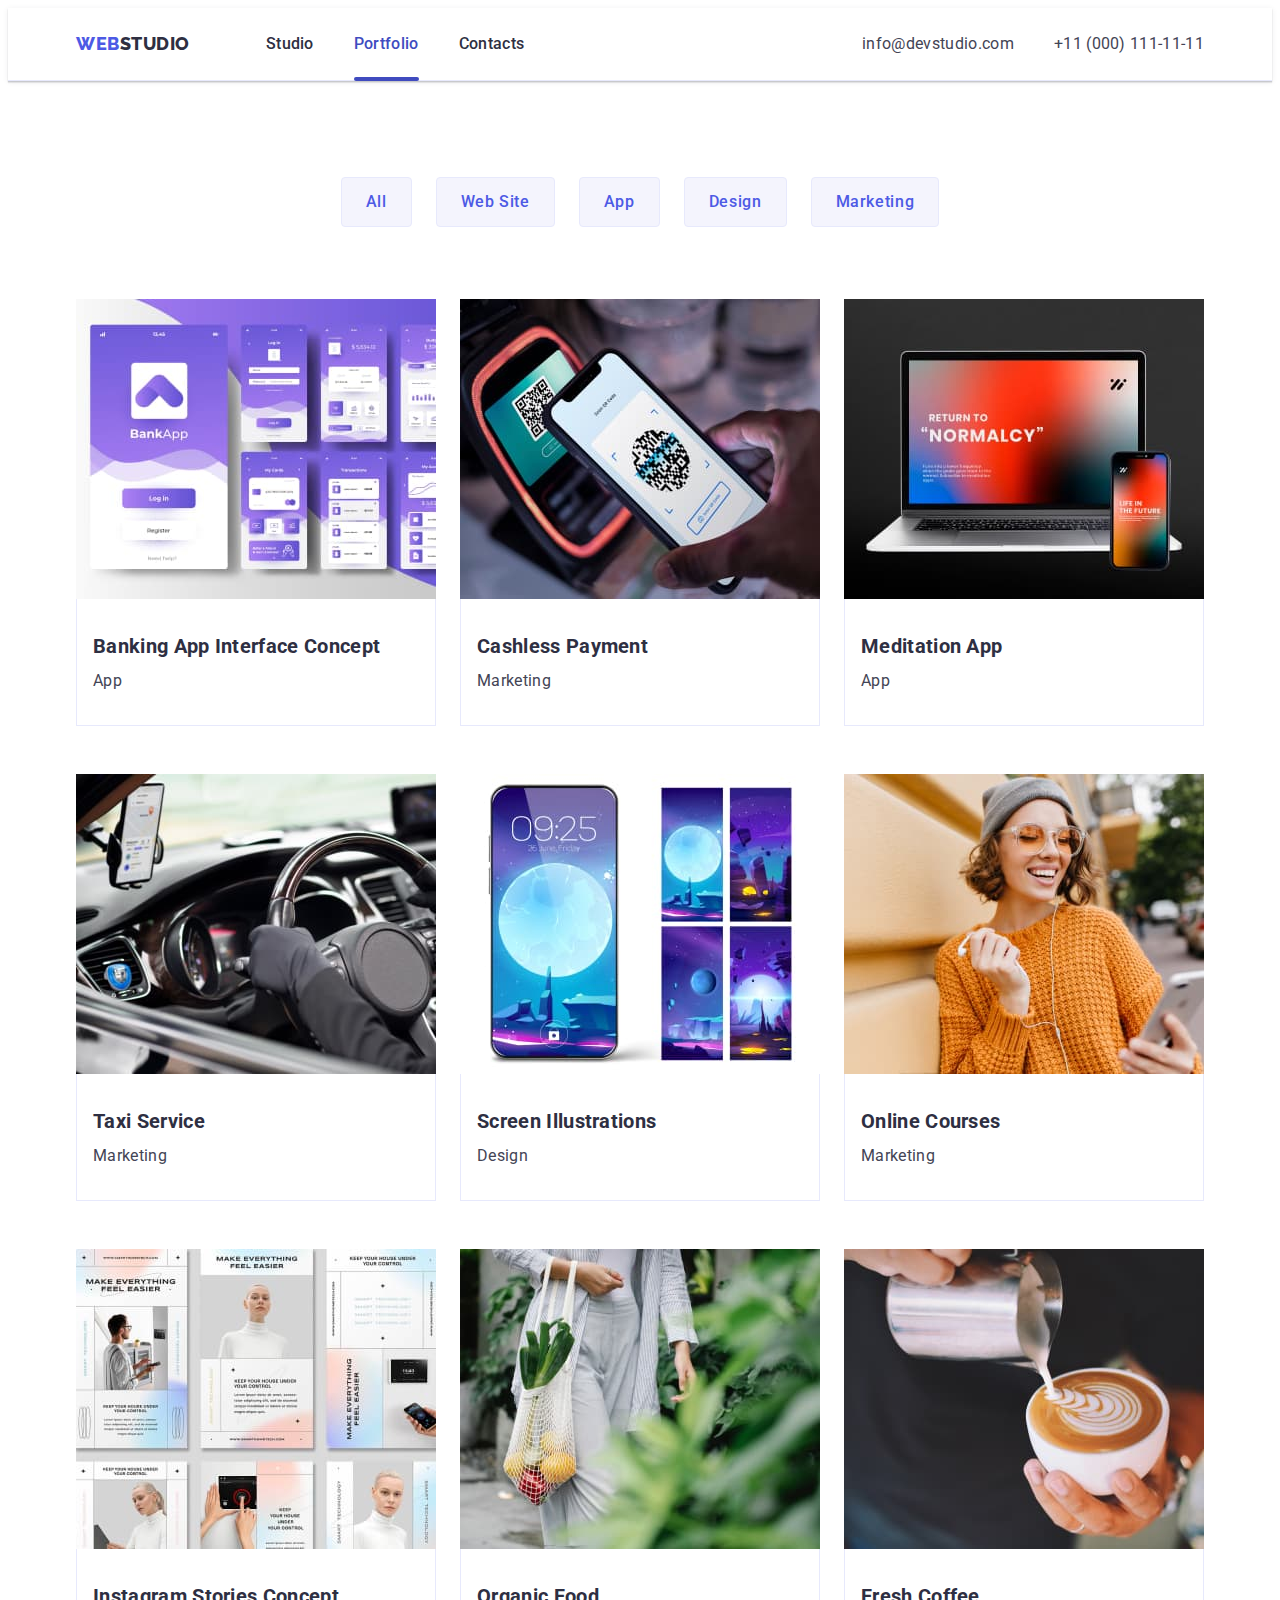
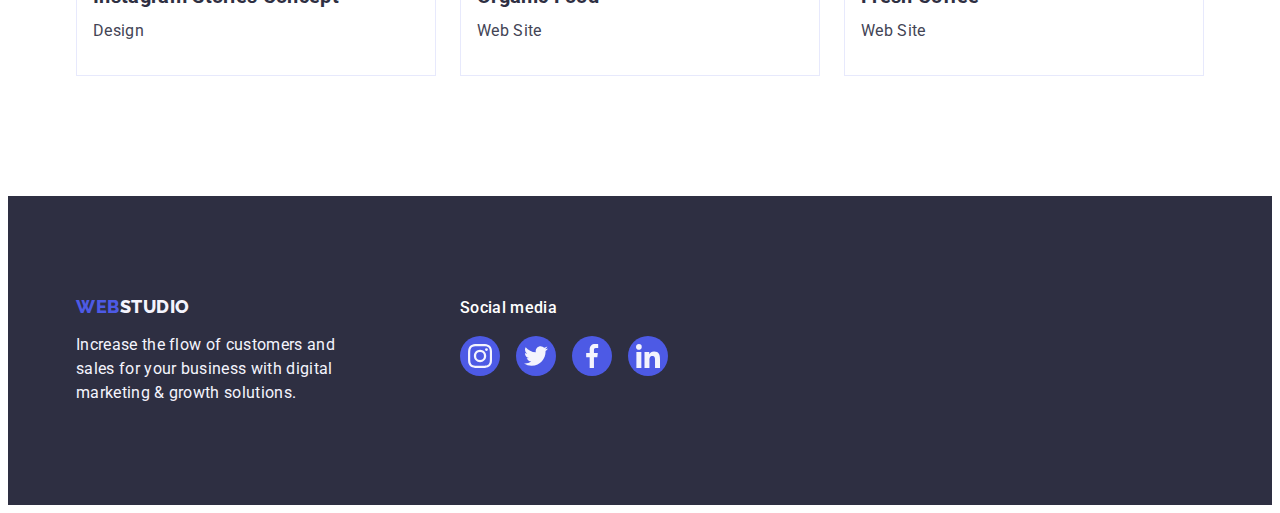
==== portfolio.html @ 43b85a8c "Initial commit" ====
<!DOCTYPE html>
<html lang="en">
  <head>
    <meta charset="UTF-8" />
    <meta name="viewport" content="width=device-width, initial-scale=1.0" />
    <title>Portfolio</title>
    <link rel="shortcut icon" href="images/icons.svg" type="image/svg" />
    <link rel="preconnect" href="https://fonts.googleapis.com" />
    <link rel="preconnect" href="https://fonts.gstatic.com" crossorigin />
    <link
      href="https://fonts.googleapis.com/css2?family=Raleway:wght@800&family=Roboto:wght@400;500;700&display=swap"
      rel="stylesheet"
    />
    <link
      rel="stylesheet"
      href="https://cdnjs.cloudflare.com/ajax/libs/modern-normalize/2.0.0/modern-normalize.min.css"
      integrity="sha512-4xo8blKMVCiXpTaLzQSLSw3KFOVPWhm/TRtuPVc4WG6kUgjH6J03IBuG7JZPkcWMxJ5huwaBpOpnwYElP/m6wg=="
      crossorigin="anonymous"
      referrerpolicy="no-referrer"
    />
    <link rel="stylesheet" href="./css/styles.css" />
  </head>
    <!-- HEADER -->
    <header class="top-header">
      <div class="header-container container">
        <nav class="page-nav">
          <a class="logo link" href="./index.html">
            Web
            <span class="logo-studio">Studio</span>
          </a>

          <ul class="menu list">
            <li class="menu-item">
              <a href="./index.html" class="menu-link link">Studio</a>
            </li>
            <li class="menu-item">
              <a href="./portfolio.html" class="menu-link current link">Portfolio</a>
            </li>
            <li class="menu-item">
              <a href="" class="menu-link link">Contacts</a>
            </li>
          </ul>
        </nav>
        <address class="address">
          <ul class="address-item list">
            <li>
              <a class="address-link link" href="mailto:info@devstudio.com"
                >info@devstudio.com</a
              >
            </li>
            <li>
              <a class="address-link link" href="tel:+110001111111"
                >+11 (000) 111-11-11</a
              >
            </li>
          </ul>
        </address>
      </div>
    </header>
    <main>
      <!-- FILTER -->
      <section class="filter">
        <div class="container">
          <h1 class="visually-hidden">Filter</h1>

          <ul class="button-list list">
            <li class="button-item">
              <button type="button" class="filter-btn">All</button>
            </li>
            <li class="button-item">
              <button type="button" class="filter-btn">Web Site</button>
            </li>
            <li class="button-item">
              <button type="button" class="filter-btn">App</button>
            </li>
            <li class="button-item">
              <button type="button" class="filter-btn">Design</button>
            </li>
            <li class="button-item">
              <button type="button" class="filter-btn">Marketing</button>
            </li>
          </ul>
          <ul class="filter-list list">
            <li class="filter-item">
              <a class="filter-link link" href="">
                <div class="overlay-container">
                <img
                  src="./images/portfolio/banking-app.jpg"
                  alt="Banking App Interface Concept"
                  width="360"
                  height="300"
                />
                <p class="overlay-text">14 Stylish and User-Friendly App Design Concepts · Task Manager App · Calorie Tracker App · Exotic Fruit Ecommerce App · Cloud Storage App</p>
                </div>
                <div class="container-filter">
                  <h2 class="feature-title">Banking App Interface Concept</h2>
                  <p class="feature-text">App</p>
                </div>
              </a>
            </li>
            <li class="filter-item">
              <a class="filter-link link" href="">
                 <div class="overlay-container">
                <img
                  src="./images/portfolio/cashless-payment.jpg"
                  alt="Cashless Payment"
                  width="360"
                  height="300"
                />
                   <p class="overlay-text">14 Stylish and User-Friendly App Design Concepts · Task Manager App · Calorie Tracker App · Exotic Fruit Ecommerce App · Cloud Storage App</p>
                </div>
                <div class="container-filter">
                  <h2 class="feature-title">Cashless Payment</h2>
                  <p class="feature-text">Marketing</p>
                </div>
              </a>
            </li>
            <li class="filter-item">
              <a class="filter-link link" href="">
                 <div class="overlay-container">
                <img
                  src="./images/portfolio/meditaion-app.jpg"
                  alt="Meditation App"
                  width="360"
                  height="300"
                />
                   <p class="overlay-text">14 Stylish and User-Friendly App Design Concepts · Task Manager App · Calorie Tracker App · Exotic Fruit Ecommerce App · Cloud Storage App</p>
                </div>
                <div class="container-filter">
                  <h2 class="feature-title">Meditation App</h2>
                  <p class="feature-text">App</p>
                </div>
              </a>
            </li>
            <li class="filter-item">
              <a class="filter-link link" href="">
                 <div class="overlay-container">
                <img
                  src="./images/portfolio/taxi-service.jpg"
                  alt="Taxi Service"
                  width="360"
                  height="300"
                />
                   <p class="overlay-text">14 Stylish and User-Friendly App Design Concepts · Task Manager App · Calorie Tracker App · Exotic Fruit Ecommerce App · Cloud Storage App</p>
                </div>
                <div class="container-filter">
                  <h2 class="feature-title">Taxi Service</h2>
                  <p class="feature-text">Marketing</p>
                </div>
              </a>
            </li>
            <li class="filter-item">
              <a class="filter-link link" href="">
                 <div class="overlay-container">
                <img
                  src="./images/portfolio/screen-illustrations.jpg"
                  alt="Screen Illustrations"
                  width="360"
                  height="300"
                />
                   <p class="overlay-text">14 Stylish and User-Friendly App Design Concepts · Task Manager App · Calorie Tracker App · Exotic Fruit Ecommerce App · Cloud Storage App</p>
                </div>
                <div class="container-filter">
                  <h2 class="feature-title">Screen Illustrations</h2>
                  <p class="feature-text">Design</p>
                </div>
              </a>
            </li>
            <li class="filter-item">
              <a class="filter-link link" href="">
                 <div class="overlay-container">
                <img
                  src="./images/portfolio/online-courses.jpg"
                  alt="Online Courses"
                  width="360"
                  height="300"
                />
                   <p class="overlay-text">14 Stylish and User-Friendly App Design Concepts · Task Manager App · Calorie Tracker App · Exotic Fruit Ecommerce App · Cloud Storage App</p>
                </div>
                <div class="container-filter">
                  <h2 class="feature-title">Online Courses</h2>
                  <p class="feature-text">Marketing</p>
                </div>
              </a>
            </li>
            <li class="filter-item">
              <a class="filter-link link" href="">
                 <div class="overlay-container">
                <img
                  src="./images/portfolio/instagram-stories.jpg"
                  alt="Instagram Stories Concept"
                  width="360"
                  height="300"
                />
                   <p class="overlay-text">14 Stylish and User-Friendly App Design Concepts · Task Manager App · Calorie Tracker App · Exotic Fruit Ecommerce App · Cloud Storage App</p>
                </div>
                <div class="container-filter">
                  <h2 class="feature-title">Instagram Stories Concept</h2>
                  <p class="feature-text">Design</p>
                </div>
              </a>
            </li>
            <li class="filter-item">
              <a class="filter-link link" href="">
                 <div class="overlay-container">
                <img
                  src="./images/portfolio/organic-food.jpg"
                  alt="Organic Food"
                  width="360"
                  height="300"
                />
                   <p class="overlay-text">14 Stylish and User-Friendly App Design Concepts · Task Manager App · Calorie Tracker App · Exotic Fruit Ecommerce App · Cloud Storage App</p>
                </div>
                <div class="container-filter">
                  <h2 class="feature-title">Organic Food</h2>
                  <p class="feature-text">Web Site</p>
                </div>
              </a>
            </li>
            <li class="filter-item">
              <a class="filter-link link" href="">
                 <div class="overlay-container">
                <img
                  src="./images/portfolio/fresh-coffee.jpg"
                  alt="Fresh Coffee"
                  width="360"
                  height="300"
                />
                   <p class="overlay-text">14 Stylish and User-Friendly App Design Concepts · Task Manager App · Calorie Tracker App · Exotic Fruit Ecommerce App · Cloud Storage App</p>
                </div>
                <div class="container-filter">
                  <h2 class="feature-title">Fresh Coffee</h2>
                  <p class="feature-text">Web Site</p>
                </div>
              </a>
            </li>
          </ul>
        </div>
      </section>
    </main>
    <!-- FOOTER -->
   <footer class="footer">
      <div class="container footer-container">
        <div class="footer-container-logo">
          <a class="logo logo-footer link" href="./index.html">
            Web<span class="logo-studio-footer">Studio</span>
          </a>
          <p class="footer-text">
            Increase the flow of customers and sales for your business with
            digital marketing & growth solutions.
          </p>
        </div>
        <div class="footer-container-icons">
          <p class="footer-title-text">Social media</p>
          <ul class="footer-icons-list list">
            <li class="footer-icons-item">
              <a
                class="footer-icons-link link"
                href=""
                target="_blank"
                rel="noopener noreferrer"
                aria-label="Instagram"
              >
                <svg class="footer-svg" width="24" height="24">
                  <use href="./images/icons.svg#icon-instagram"></use>
                </svg>
              </a>
            </li>
            <li class="footer-icons-item">
              <a
                class="footer-icons-link link"
                href=""
                target="_blank"
                rel="noopener noreferrer"
                aria-label="Twitter"
              >
                <svg class="footer-svg" width="24" height="24">
                  <use href="./images/icons.svg#icon-twitter"></use>
                </svg>
              </a>
            </li>
            <li class="footer-icons-item">
              <a
                class="footer-icons-link link"
                href=""
                target="_blank"
                rel="noopener noreferrer"
                aria-label="Facebook"
              >
                <svg class="footer-svg" width="24" height="24">
                  <use href="./images/icons.svg#icon-facebook"></use>
                </svg>
              </a>
            </li>
            <li class="footer-icons-item">
              <a
                class="footer-icons-link link"
                href=""
                target="_blank"
                rel="noopener noreferrer"
                aria-label="Linkedin"
              >
                <svg class="footer-svg" width="24" height="24">
                  <use href="./images/icons.svg#icon-linkedin"></use>
                </svg>
              </a>
            </li>
          </ul>
        </div>
      </div>
    </footer>
  </body>
</html>
---- css/styles.css ----
/* ==============ROOT============= */
:root {
  --primary-font: "Roboto", sans-serif;
  --logo-font: "Raleway", sans-serif;

  --primary-theme: #fff;
  --navy-titel-color: #2e2f42;
  --main-text-color: #434455;
  --brand-color: #4d5ae5;
  --accent-color: #404bbf;
  --section-theme: #f4f4fd;
  --frame-color: #e7e9fc;
  --LIGHT-SLATE: #8E8F99;
  --GREEN: #31D0AA;
  --DAIRY: #FCFCFC;
  --NAVY-BLUE-modal: #2E2F4266;
  --color-transition: color 250ms cubic-bezier(0.4, 0, 0.2, 1);
  --bgr-color-transition: background-color 250ms cubic-bezier(0.4, 0, 0.2, 1);
  --border-transition: border-color 250ms cubic-bezier(0.4, 0, 0.2, 1);
  --box-shadow-transition: box-shadow 250ms cubic-bezier(0.4, 0, 0.2, 1);

}
/* =============/ROOT============= */

/* ==========NORMOLIZE============ */
img {
  display: block;
  max-width: 100%;
  object-fit: cover;
}

.list {
  list-style: none;
  margin: 0;
  padding: 0;
}

.link {
  text-decoration: none;
}

*,
*::before,
*::after {
  box-sizing: border-box;
}

h1,
h2,
h3,
h4,
h5,
h6,
p {
  margin: 0;
}

main {
  flex-grow: 1;
}
/* ==========/NORMOLIZE============ */

/* =============BASIC============== */
body {
  background-color: var(--primary-theme);
  color: var(--main-text-color);

  font-family: var(--primary-font);
  font-style: normal;
  letter-spacing: 0.32px;
  line-height: 1.5;
}

.container {
  width: 1158px;
  margin: 0 auto;
  padding: 0 15px;
}

button {
  font-family: inherit;
  line-height: inherit;
  cursor: pointer;
}

.section-title {
  color: var(--navy-titel-color);
  font-size: 36px;
  font-weight: 700;
  line-height: 1.11;
  letter-spacing: 0.72px;
  text-transform: capitalize;
  text-align: center;
}

.feature-title {
  color: var(--navy-titel-color);

  font-size: 20px;
  margin-bottom: 8px;
}

.feature-text {
  color: var(--main-text-color);

  font-size: 16px;
}

.activities .section-title,
.team .section-title,
.customers .section-title {
  margin-bottom: 72px;
}
/* ============/BASIC============== */

/* =============LOGO=============== */
.logo {
  color: var(--brand-color);

  font-family: var(--logo-font);
  font-size: 18px;
  font-weight: 800;
  line-height: 1.17;
  letter-spacing: 0.54px;
  text-transform: uppercase;
  display: inline-flex;
  margin-right: 76px;
}

.logo-studio {
  color: var(--navy-titel-color);
}
/* ============/LOGO============== */

/* ==========NAVIGATION=========== */
.page-nav {
  display: flex;
  justify-content: space-between;
  align-items: center;
}

.menu {
  display: flex;
  align-items: flex-start;
  gap: 40px;
}

.menu-link {
  color: var(--navy-titel-color);
  font-size: 16px;
  font-weight: 500;
  line-height: 1.5;
  display: block;
  padding-top: 24px;
  padding-bottom: 24px;
  transition: var(--color-transition);
}

.menu-link:hover,
.menu-link:focus {
  color: var(--accent-color);
}

.current {
  position: relative;
  color: var(--accent-color);
}

.current::after {
  content: "";
  position: absolute;
  left: 0;
  bottom: -1px;
  width: 100%;
  height: 4px;
  border-radius: 2px;
  background-color: var(--accent-color);
}

.address {
  font-style: normal;
  font-size: 16px;
}

.address-item {
  display: flex;
  text-align: center;
  gap: 40px;
}

.address-link {
  color: var(--main-text-color);
  transition: var(--color-transition);
}

.address-link:hover,
.address-link:focus {
  color: var(--accent-color);
}

/* ==========/NAVIGATION=========== */

/* ==============HERO=============== */
.header-container {
  display: flex;
  justify-content: space-between;
  align-items: center;
}

.hero {
  background-color: var(--navy-titel-color);
  background-image: linear-gradient(
      rgba(46, 47, 66, 0.7),
      rgba(46, 47, 66, 0.7)
    ),
    url(../images/hero/hero-bg.jpg);

  background-repeat: no-repeat;
  background-position: center;
  background-size: cover;
  padding: 188px 0 188px;
  max-width: 1440px;
  margin: 0 auto;
}
.top-header {
  border-bottom: 1px solid var(--frame-color);
  box-shadow: 0px 1px 6px 0px rgba(46, 47, 66, 0.08), 0px 1px 1px 0px rgba(46, 47, 66, 0.16), 0px 2px 1px 0px rgba(46, 47, 66, 0.08);
}

.hero-titel {
  color: var(--primary-theme);

  font-size: 56px;
  font-weight: 700;
  line-height: 1.07;
  letter-spacing: 1.12px;
  text-align: center;
  margin-left: auto;
  margin-right: auto;
  margin-bottom: 48px;
  max-width: 496px;
}
.modal-btn {
  color: var(--primary-theme);
  background-color: var(--brand-color);
  box-shadow: 0px 4px 4px 0px rgba(0, 0, 0, 0.15);

  font-size: 16px;
  font-weight: 500;
  letter-spacing: 0.64px;
  cursor: pointer;
  border-radius: 4px;
  padding: 16px 32px;
  display: block;
  margin: 0 auto;
  min-width: 169px;
  height: 56px;
  border: none;
  transition: var(--bgr-color-transition);
}

.modal-btn:hover,
.modal-btn:focus {
  background-color: var(--accent-color);
}
/* =============/HERO=============== */

/* =============ABOUT=============== */
.visually-hidden {
  position: absolute;
  width: 1px;
  height: 1px;
  margin: -1px;
  border: 0;
  padding: 0;
  white-space: nowrap;
  clip-path: inset(100%);
  clip: rect(0 0 0 0);
  overflow: hidden;
}
.about {
  padding-top: 120px;
  padding-bottom: 120px;
}

.about-container {
  display: flex;
  align-items: center;
  justify-content: center;
  width: 264px;
  height: 112px;
  border-radius: 4px;
  background-color: var(--section-theme);
  margin-bottom: 8px;
}


.about-list {
  display: flex;
  gap: 24px;
}

.about-link {
  width: calc((100% - 72px) / 4);
}

.about .feature-title {
  color: var(--navy-titel-color);

  font-size: 20px;
  font-weight: 500;
  line-height: 1.2;
  letter-spacing: 0.4px;
  margin-bottom: 8px;
}
.about .feature-text {
  padding-bottom: 0;
}
/* ==============/ABOUT============== */

/* ===========ACTIVITIES============= */
.activities {
  padding-bottom: 120px;
}
.activities-list {
  display: flex;
  justify-content: space-between;
  text-align: center;
  gap: 24px;
}
/* ==========/ACTIVITIES============= */

/* ==============TEAM================ */
.team {
  background-color: var(--section-theme);
  padding-top: 120px;
  padding-bottom: 120px;
}

.team-card {
  background-color: var(--primary-theme);
  border-radius: 0px 0px 4px 4px;
  box-shadow: 0px 2px 1px 0px rgba(46, 47, 66, 0.08),
    0px 1px 1px 0px rgba(46, 47, 66, 0.16),
    0px 1px 6px 0px rgba(46, 47, 66, 0.08);
  width: calc((100% - 72px) / 3);
}

.team-list {
  display: flex;
  gap: 24px;
  text-align: center;
}

 .team-container {
   padding-top: 32px;
   padding-bottom: 32px;
 }

.team-icons-list {
  display: flex;
  gap: 24px;
  justify-content: center;
  align-items: center;
  margin-top: 8px;
}

.team-icons-item {
  width: 40px;
  height: 40px;
}

.team-icons-link {
  background-color: var(--brand-color);

  display: flex;
  justify-content: center;
  align-items: center;
  border-radius: 50%;
  width: 100%;
  height: 100%;
  transition: var(--bgr-color-transition);
}

.team-icons-link:hover,
.team-icons-link:focus {
  background-color: var(--accent-color);
}

.team-svg {
  fill: var(--section-theme);
}
/* =============/TEAM================ */

/* ===========CUSTOMERS============== */
.customers {
  padding-top: 120px;
  padding-bottom: 120px;
}

.customers-list {
  display: flex;
  text-align: center;
  gap: 24px;
}

.customers-item {
  width: calc((100% - 24px * 5) / 6);
  height: 88px;
}

.customers-icons-link {
  color: var(--LIGHT-SLATE);
  display: flex;
  justify-content: center;
  align-items: center;
  width: 100%;
  height: 100%;
  border-radius: 4px;
  border: 1px solid var(--LIGHT-SLATE);
  transition: var(--color-transition), var(--border-transition);
}

.customers-icons-link:hover,
.customers-icons-link:focus {
  color: var(--accent-color);
  border: 1px solid var(--accent-color);
}

.customers-svg {
  fill: currentColor;
}
/* ==========/CUSTOMERS============== */

/* ==============FILTER============== */
.filter {
  padding-top: 96px;
  padding-bottom: 120px;
}

.button-list {
  display: flex;
  justify-content: center;
  gap: 24px;
  margin-bottom: 72px;
}

.filter-btn {
  color: var(--brand-color);
  background-color: var(--section-theme);

  font-size: 16px;
  font-weight: 500;
  letter-spacing: 0.64px;
  cursor: pointer;
  border-radius: 4px;
  padding: 12px 24px;
  display: block;
  text-align: center;
  margin: 0 auto;
  border: 1px solid var(--frame-color);
  transition: var(--color-transition), var(--bgr-color-transition), var(--border-transition), var(--box-shadow-transition);
}

.filter-btn:hover,
.filter-btn:focus {
  color: var(--primary-theme);
  background-color: var(--accent-color);

  border: 1px solid transparent;
  box-shadow: 0px 3px 1px rgba(0, 0, 0, 0.1), 
  0px 2px 1px rgba(0, 0, 0, 0.08), 0px 2px 2px rgba(0, 0, 0, 0.12);
}

.filter-list {
  display: flex;
  flex-wrap: wrap;
  gap: 48px 24px;
}

.container-filter {
  padding: 32px 16px;
  border-right: 1px solid var(--frame-color);
  border-left: 1px solid var(--frame-color);
  border-bottom: 1px solid var(--frame-color);
}

.filter-item {
  width: calc((100% - 48px) / 3);
}

.filter-link {
  display: block;

  transition: var(--box-shadow-transition);
}

.filter-link:hover,
.filter-link:focus {
  box-shadow: 0px 1px 6px rgba(46, 47, 66, 0.08), 0px 1px 1px rgba(46, 47, 66, 0.16), 0px 2px 1px rgba(46, 47, 66, 0.08);
}

.overlay-container {
  position: relative;
  overflow: hidden;
}

.overlay-text {
  color: var(--section-theme);
  background-color: var(--brand-color);

  font-size: 16px;
  width: 360px;
  height: 300px;
  position: absolute;
  top: 0;
  left: 0;
  padding: 40px 32px;

  transform: translateY(100%);
  transition: transform 250ms cubic-bezier(0.4, 0, 0.2, 1);
}

.filter-link:hover .overlay-text,
.filter-link:focus .overlay-text {
  transform: translateY(0);
}
/* =============/FILTER============== */

/* =============FOOTER=============== */
.footer {
  background-color: var(--navy-titel-color);

  padding: 100px 0 100px;
}

.footer-container {
  display: flex;
  align-items: baseline;
  margin: 0 auto;
}

.footer-container-logo {
margin-right: 120px;
}

.logo-footer {
  display: inline-block;
  margin-right: 0;
  margin-bottom: 16px;
}

.logo-studio-footer {
  color: var(--section-theme);
}

 .footer-title {
   color: var(--primary-theme);
   font-size: 16px;
   font-weight: 500;
   line-height: 1.5;
   letter-spacing: 0.02em;
 }

.footer-text {
  color: var(--section-theme);

  font-size: 16px;
  width: 264px;
}

.footer-icons-list {
  display: flex;
  gap: 16px;
  text-align: center;
}

.footer-title-text {
  color: var(--primary-theme);

  font-weight: 500;
  line-height: 1.5;
  letter-spacing: 0.02em;
  margin-bottom: 16px;
}

.footer-icons-item {
 width: 40px;
 height: 40px;
}
.footer-icons-link {
  background-color: var(--brand-color);

  display: flex;
  justify-content: center;
  align-items: center;
  border-radius: 50%;
  width: 100%;
  height: 100%;

  transition: var(--bgr-color-transition);
}

.footer-icons-link:hover,
.footer-icons-link:focus {
  background-color: var(--GREEN);
}

.footer-svg {
  fill: var(--section-theme);
}
/* ============/FOOTER=============== */

/* ===========MODAL WINDOW=========== */
.backdrop {
  position: fixed;
  top: 0;
  left: 0;

  width: 100%;
  height: 100%;

  background-color: var(--NAVY-BLUE-modal, rgba(46, 47, 66, 0.40));

  transition: opacity 250ms linear, visibility 250ms linear;
}

.backdrop.is-hidden {
  opacity: 0;
  pointer-events: none;
  visibility: hidden;

  transition: opacity 250ms cubic-bezier(0.4, 0, 0.2, 1),
    visibility 250ms cubic-bezier(0.4, 0, 0.2, 1);
}

.backdrop.is-hidden .modal {
  opacity: 0;
  transform: translate(-50%, -50%) scale(0.4);
  transition-delay: 0ms;
}

.modal {
  position: absolute;
  top: 50%;
  left: 50%;
  transform: translate(-50%, -50%) scale(1);

  width: 408px;
  min-height: 584px;

  background-color: var(--DAIRY);
  border-radius: 4px;
  box-shadow: 0px 2px 1px 0px rgba(0, 0, 0, 0.20), 0px 1px 3px 0px rgba(0, 0, 0, 0.12), 0px 1px 1px 0px rgba(0, 0, 0, 0.14);

  transition: transform 250ms cubic-bezier(0.4, 0, 0.2, 1);
}

.backdrop-modal-btn {
  position: absolute;
  top: 24px;
  right: 24px;
  
  display: flex;
  align-items: center;
  justify-content: center;
  width: 24px;
  height: 24px;
  padding: 0;
  
  color: var(--navy-titel-color);
  background-color: var(--frame-color);
  border: 1px solid rgba(0, 0, 0, 0.10);
  border-radius: 50%;
  
  transition: var(--bgr-color-transition), border 250ms cubic-bezier(0.4, 0, 0.2, 1);
  } 

.backdrop-modal-btn:hover,
.backdrop-modal-btn:focus {
  color: var(--primary-theme);
  background-color: var(--accent-color);

  border: none;
}

.modal-btn-close {
  fill: currentColor;
  transition: fill 250ms cubic-bezier(0.4, 0, 0.2, 1);
}
/* ==========/MODAL WINDOW=========== */
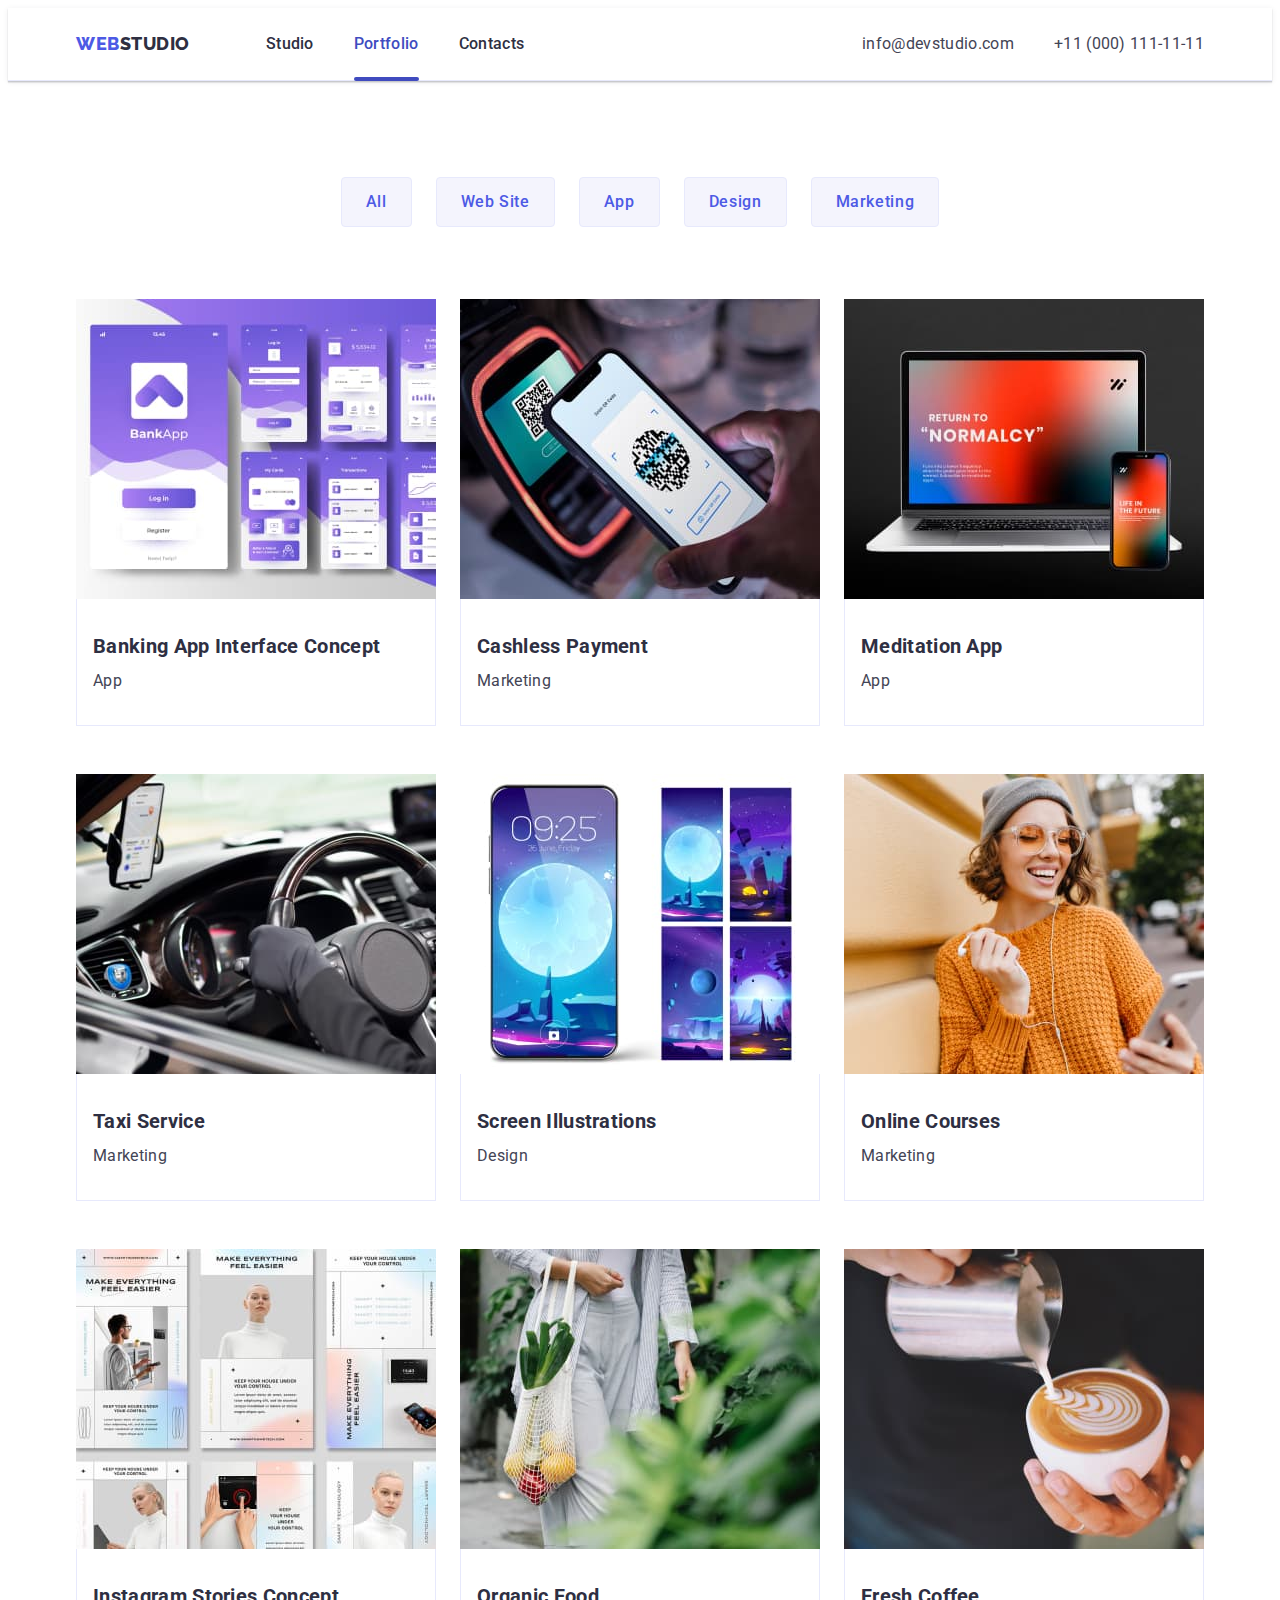
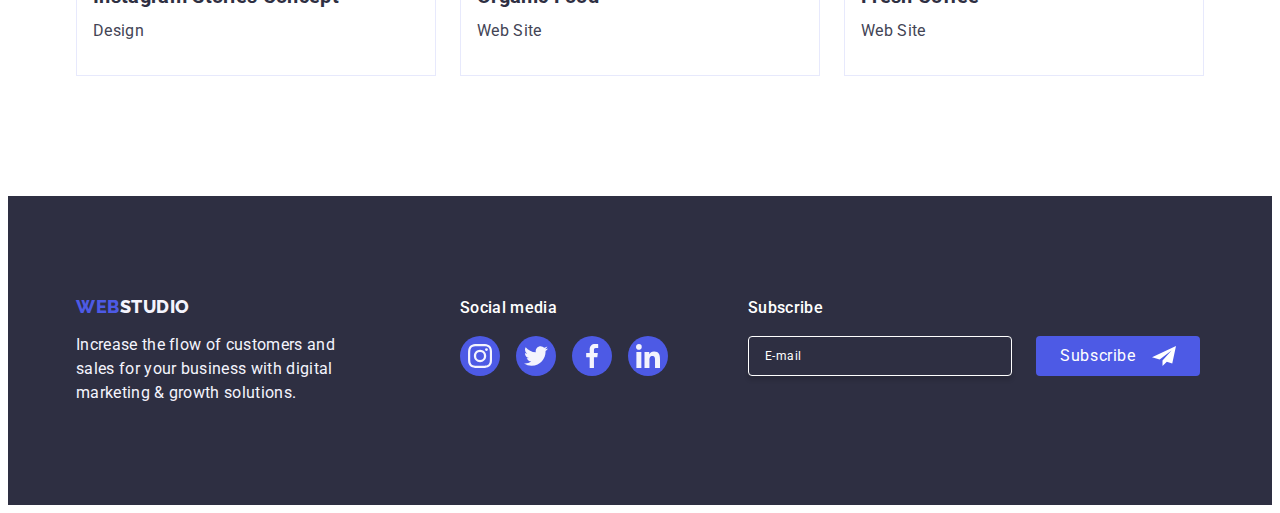
==== commit a6f7ca9b: "hw 5 commit" ====
--- a/portfolio.html
+++ b/portfolio.html
@@ -307,6 +307,22 @@
             </li>
           </ul>
         </div>
+        <div class="sudscribe-container">
+          <p class="footer-title-text">Subscribe</p>
+          <form class="footer-form" name="subscribe-form">
+            <input
+              class="footer-form-input"
+              type="email"
+              placeholder="E-mail"
+            />
+            <button class="subscribe-btn" type="submit">
+              Subscribe
+              <svg class="footer-form-icon" width="24" height="24">
+                <use href="./images/icons.svg#icon-frame"></use>
+              </svg>
+            </button>
+          </form>
+        </div>
       </div>
     </footer>
   </body>
--- a/css/styles.css
+++ b/css/styles.css
@@ -20,6 +20,7 @@
   --box-shadow-transition: box-shadow 250ms cubic-bezier(0.4, 0, 0.2, 1);
 
 }
+
 /* =============/ROOT============= */
 
 /* ==========NORMOLIZE============ */
@@ -58,6 +59,11 @@
 main {
   flex-grow: 1;
 }
+
+input {
+  font-family: inherit;
+}
+
 /* ==========/NORMOLIZE============ */
 
 /* =============BASIC============== */
@@ -111,6 +117,7 @@
 .customers .section-title {
   margin-bottom: 72px;
 }
+
 /* ============/BASIC============== */
 
 /* =============LOGO=============== */
@@ -130,6 +137,7 @@
 .logo-studio {
   color: var(--navy-titel-color);
 }
+
 /* ============/LOGO============== */
 
 /* ==========NAVIGATION=========== */
@@ -209,10 +217,8 @@
 
 .hero {
   background-color: var(--navy-titel-color);
-  background-image: linear-gradient(
-      rgba(46, 47, 66, 0.7),
-      rgba(46, 47, 66, 0.7)
-    ),
+  background-image: linear-gradient(rgba(46, 47, 66, 0.7),
+      rgba(46, 47, 66, 0.7)),
     url(../images/hero/hero-bg.jpg);
 
   background-repeat: no-repeat;
@@ -222,40 +228,44 @@
   max-width: 1440px;
   margin: 0 auto;
 }
+
 .top-header {
   border-bottom: 1px solid var(--frame-color);
   box-shadow: 0px 1px 6px 0px rgba(46, 47, 66, 0.08), 0px 1px 1px 0px rgba(46, 47, 66, 0.16), 0px 2px 1px 0px rgba(46, 47, 66, 0.08);
 }
 
 .hero-titel {
-  color: var(--primary-theme);
-
   font-size: 56px;
   font-weight: 700;
   line-height: 1.07;
-  letter-spacing: 1.12px;
+  letter-spacing: 0.02em;
   text-align: center;
+
+  max-width: 496px;
   margin-left: auto;
   margin-right: auto;
   margin-bottom: 48px;
-  max-width: 496px;
-}
+
+  color: var(--primary-theme);
+}
+
 .modal-btn {
+  display: block;
+  min-width: 169px;
+  height: 56px;
+
+  font-size: 16px;
+  font-weight: 500;
+  letter-spacing: 0.04em;
+  cursor: pointer padding: 16px 32px;
+  margin: 0 auto;
+  border-radius: 4px;
+  border: none;
+  box-shadow: 0px 4px 4px 0px rgba(0, 0, 0, 0.15);
+
   color: var(--primary-theme);
   background-color: var(--brand-color);
-  box-shadow: 0px 4px 4px 0px rgba(0, 0, 0, 0.15);
-
-  font-size: 16px;
-  font-weight: 500;
-  letter-spacing: 0.64px;
-  cursor: pointer;
-  border-radius: 4px;
-  padding: 16px 32px;
-  display: block;
-  margin: 0 auto;
-  min-width: 169px;
-  height: 56px;
-  border: none;
+
   transition: var(--bgr-color-transition);
 }
 
@@ -263,6 +273,7 @@
 .modal-btn:focus {
   background-color: var(--accent-color);
 }
+
 /* =============/HERO=============== */
 
 /* =============ABOUT=============== */
@@ -278,6 +289,7 @@
   clip: rect(0 0 0 0);
   overflow: hidden;
 }
+
 .about {
   padding-top: 120px;
   padding-bottom: 120px;
@@ -313,21 +325,25 @@
   letter-spacing: 0.4px;
   margin-bottom: 8px;
 }
+
 .about .feature-text {
   padding-bottom: 0;
 }
+
 /* ==============/ABOUT============== */
 
 /* ===========ACTIVITIES============= */
 .activities {
   padding-bottom: 120px;
 }
+
 .activities-list {
   display: flex;
   justify-content: space-between;
   text-align: center;
   gap: 24px;
 }
+
 /* ==========/ACTIVITIES============= */
 
 /* ==============TEAM================ */
@@ -352,10 +368,10 @@
   text-align: center;
 }
 
- .team-container {
-   padding-top: 32px;
-   padding-bottom: 32px;
- }
+.team-container {
+  padding-top: 32px;
+  padding-bottom: 32px;
+}
 
 .team-icons-list {
   display: flex;
@@ -390,6 +406,7 @@
 .team-svg {
   fill: var(--section-theme);
 }
+
 /* =============/TEAM================ */
 
 /* ===========CUSTOMERS============== */
@@ -430,6 +447,7 @@
 .customers-svg {
   fill: currentColor;
 }
+
 /* ==========/CUSTOMERS============== */
 
 /* ==============FILTER============== */
@@ -468,8 +486,8 @@
   background-color: var(--accent-color);
 
   border: 1px solid transparent;
-  box-shadow: 0px 3px 1px rgba(0, 0, 0, 0.1), 
-  0px 2px 1px rgba(0, 0, 0, 0.08), 0px 2px 2px rgba(0, 0, 0, 0.12);
+  box-shadow: 0px 3px 1px rgba(0, 0, 0, 0.1),
+    0px 2px 1px rgba(0, 0, 0, 0.08), 0px 2px 2px rgba(0, 0, 0, 0.12);
 }
 
 .filter-list {
@@ -525,6 +543,7 @@
 .filter-link:focus .overlay-text {
   transform: translateY(0);
 }
+
 /* =============/FILTER============== */
 
 /* =============FOOTER=============== */
@@ -541,7 +560,7 @@
 }
 
 .footer-container-logo {
-margin-right: 120px;
+  margin-right: 120px;
 }
 
 .logo-footer {
@@ -554,19 +573,23 @@
   color: var(--section-theme);
 }
 
- .footer-title {
-   color: var(--primary-theme);
-   font-size: 16px;
-   font-weight: 500;
-   line-height: 1.5;
-   letter-spacing: 0.02em;
- }
+.footer-title {
+  color: var(--primary-theme);
+  font-size: 16px;
+  font-weight: 500;
+  line-height: 1.5;
+  letter-spacing: 0.02em;
+}
 
 .footer-text {
   color: var(--section-theme);
 
   font-size: 16px;
   width: 264px;
+}
+
+.footer-container-icons {
+  margin-right: 80px;
 }
 
 .footer-icons-list {
@@ -585,9 +608,10 @@
 }
 
 .footer-icons-item {
- width: 40px;
- height: 40px;
-}
+  width: 40px;
+  height: 40px;
+}
+
 .footer-icons-link {
   background-color: var(--brand-color);
 
@@ -609,6 +633,63 @@
 .footer-svg {
   fill: var(--section-theme);
 }
+
+.footer-form {
+  display: inline-flex;
+  gap: 24px;
+}
+
+.footer-form-input {
+  position: relative;
+  width: 264px;
+  height: 40px;
+  padding: 8px 16px;
+
+  font-size: 12px;
+  line-height: 2;
+  letter-spacing: 0.04em;
+
+  color: var(--primary-theme);
+  background-color: transparent;
+
+  border-radius: 4px;
+  border: 1px solid var(--primary-theme);
+  box-shadow: 0px 4px 4px 0px rgba(0, 0, 0, 0.15);
+  outline: transparent;
+}
+
+.footer-form-input::placeholder {
+  color: var(--primary-theme);
+}
+
+.subscribe-btn {
+  display: inline-flex;
+  align-items: center;
+  justify-content: center;
+  padding: 8px 24px;
+  gap: 16px;
+
+  font-size: 16px;
+  line-height: 1.5;
+  letter-spacing: 0.04em;
+
+  color: var(--primary-theme);
+  background-color: var(--brand-color);
+  border-radius: 4px;
+  border: none;
+
+  transition: var(--bgr-color-transition);
+}
+
+.footer-form-icon {
+  fill: currentColor;
+}
+
+.subscribe-btn:hover,
+.subscribe-btn:focus {
+  background-color: var(--accent-color);
+}
+
 /* ============/FOOTER=============== */
 
 /* ===========MODAL WINDOW=========== */
@@ -648,6 +729,7 @@
 
   width: 408px;
   min-height: 584px;
+  padding: 72px 24px 24px 24px;
 
   background-color: var(--DAIRY);
   border-radius: 4px;
@@ -660,21 +742,21 @@
   position: absolute;
   top: 24px;
   right: 24px;
-  
+
   display: flex;
   align-items: center;
   justify-content: center;
   width: 24px;
   height: 24px;
   padding: 0;
-  
+
   color: var(--navy-titel-color);
   background-color: var(--frame-color);
   border: 1px solid rgba(0, 0, 0, 0.10);
   border-radius: 50%;
-  
+
   transition: var(--bgr-color-transition), border 250ms cubic-bezier(0.4, 0, 0.2, 1);
-  } 
+}
 
 .backdrop-modal-btn:hover,
 .backdrop-modal-btn:focus {
@@ -688,4 +770,144 @@
   fill: currentColor;
   transition: fill 250ms cubic-bezier(0.4, 0, 0.2, 1);
 }
+
+.modal-text {
+  display: block;
+  text-align: center;
+  font-size: 16px;
+  font-weight: 500;
+  line-height: 1.5;
+  letter-spacing: 0.02em;
+  margin-bottom: 16px;
+
+  color: var(--navy-titel-color);
+}
+
+.form-container {
+  margin-bottom: 8px;
+}
+
+.form-label {
+  display: block;
+  margin-bottom: 4px;
+
+  font-size: 12px;
+  line-height: 1.17;
+  letter-spacing: 0.04em;
+
+  color: var(--LIGHT-SLATE);
+}
+
+.form-field {
+  position: relative;
+}
+
+.form-input {
+  width: 100%;
+  height: 40px;
+  padding: 11px 38px;
+
+  font-size: 12px;
+  line-height: 1.17;
+  letter-spacing: 0.04em;
+
+  border-radius: 4px;
+  border: 1px solid var(--NAVY-BLUE-modal, rgba(46, 47, 66, 0.40));
+  outline: transparent;
+  transition: var(--border-transition);
+}
+
+.form-input:focus {
+  border: 1px solid var(--brand-color);
+}
+
+.form-icon {
+  position: absolute;
+  top: 50%;
+  left: 16px;
+  transform: translateY(-50%);
+  fill: var(--navy-titel-color);
+
+  transition: var(--color-transition);
+}
+
+.form-input:focus+.form-icon {
+  fill: var(--brand-color);
+}
+
+.form-agreement {
+  display: flex;
+  align-items: center;
+
+  color: var(--LIGHT-SLATE);
+
+  font-size: 12px;
+  line-height: 1.17;
+  letter-spacing: 0.04em;
+
+  margin-bottom: 24px;
+  user-select: none;
+}
+
+.form-comment {
+  width: 100%;
+  height: 120px;
+  padding: 8px 16px;
+
+  font-size: 12px;
+  line-height: 1.17;
+  letter-spacing: 0.04em;
+
+  border-radius: 4px;
+  border: 1px solid var(--NAVY-BLUE-modal, rgba(46, 47, 66, 0.40));
+  resize: none;
+  outline: transparent;
+
+  transition: var(--border-transition);
+}
+
+.form-comment:focus {
+  border: 1px solid var(--brand-color);
+}
+
+.container-comment {
+  margin-bottom: 16px;
+}
+
+.agreement-link {
+  color: var(--brand-color);
+  text-decoration: underline;
+}
+
+.custom-checkbox {
+  display: inline-flex;
+  align-items: center;
+  justify-content: center;
+
+  width: 16px;
+  height: 16px;
+  margin-right: 8px;
+
+  background-color: transparent;
+  border-radius: 4px;
+  border: var(--NAVY-BLUE-modal, rgba(46, 47, 66, 0.40));
+  color: transparent;
+
+  transition: var(--color-transition), var(--bgr-color-transition), border-color 250ms cubic-bezier(0.4, 0, 0.2, 1);
+}
+
+.custom-checkbox:checked {
+  background-color: var(--brand-color);
+  border: none;
+}
+
+.custom-checkbox-icon {
+  fill: currentColor;
+}
+
+.checkbox:checked+.form-agreement>.custom-checkbox-icon {
+  background-color: var(--brand-color);
+  border: none;
+}
+
 /* ==========/MODAL WINDOW=========== */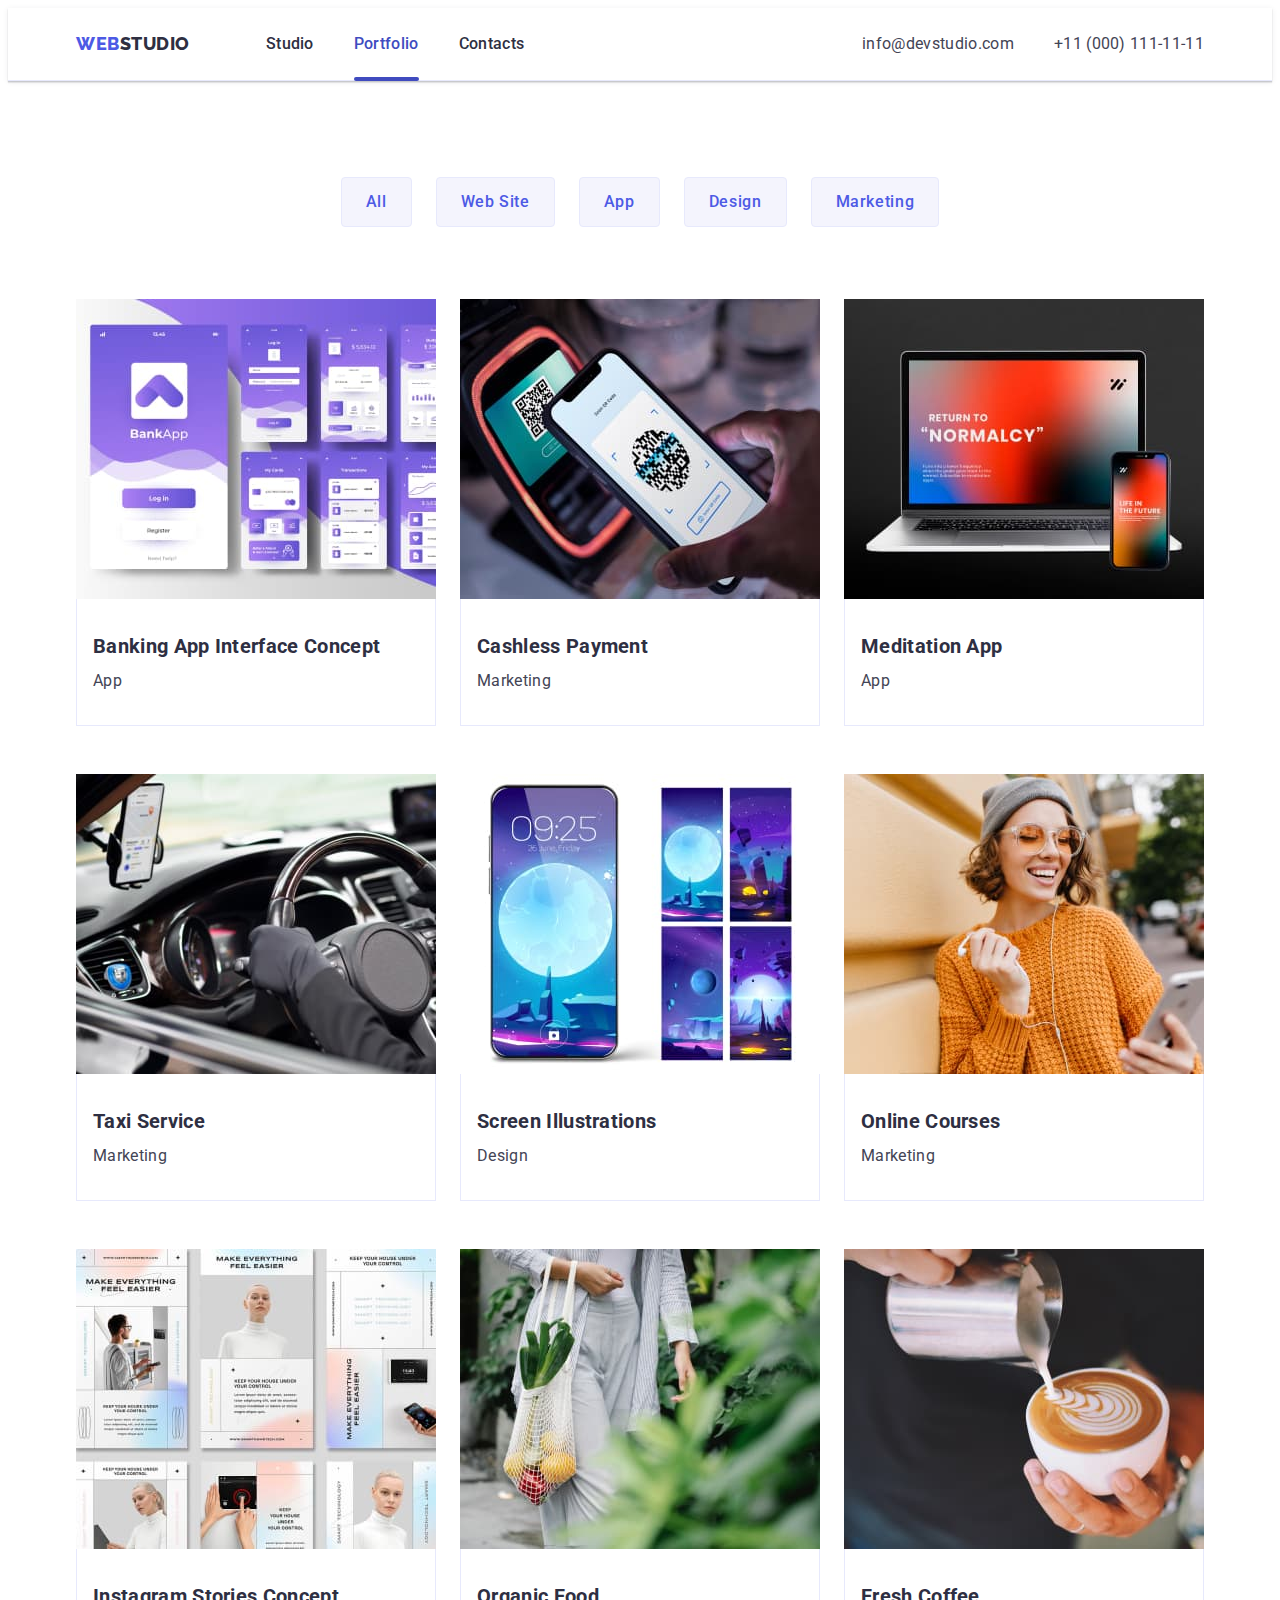
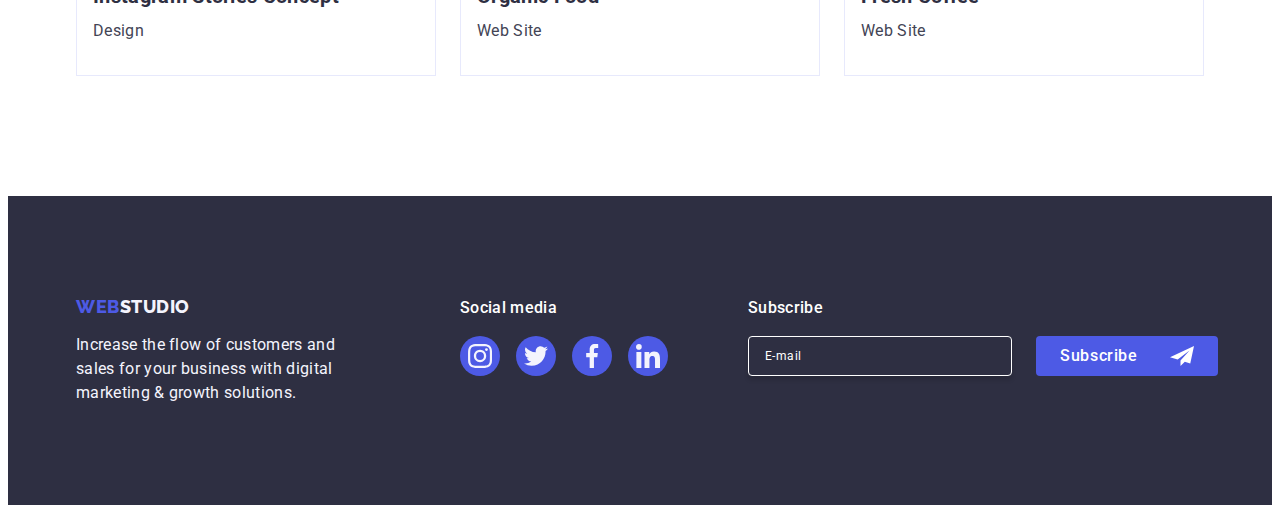
==== commit 22ef0a5d: "hw 5 corrected footer" ====
--- a/portfolio.html
+++ b/portfolio.html
@@ -239,7 +239,7 @@
       </section>
     </main>
     <!-- FOOTER -->
-   <footer class="footer">
+    <footer class="footer">
       <div class="container footer-container">
         <div class="footer-container-logo">
           <a class="logo logo-footer link" href="./index.html">
@@ -310,11 +310,12 @@
         <div class="sudscribe-container">
           <p class="footer-title-text">Subscribe</p>
           <form class="footer-form" name="subscribe-form">
-            <input
-              class="footer-form-input"
-              type="email"
-              placeholder="E-mail"
-            />
+            <label class="footer-lebel">
+              <input
+                class="footer-form-input"
+                type="email"
+                placeholder="E-mail"
+            /></label>
             <button class="subscribe-btn" type="submit">
               Subscribe
               <svg class="footer-form-icon" width="24" height="24">
--- a/css/styles.css
+++ b/css/styles.css
@@ -635,7 +635,7 @@
 }
 
 .footer-form {
-  display: inline-flex;
+  display: flex;
   gap: 24px;
 }
 
@@ -646,7 +646,7 @@
   padding: 8px 16px;
 
   font-size: 12px;
-  line-height: 2;
+  line-height: 1.5;
   letter-spacing: 0.04em;
 
   color: var(--primary-theme);
@@ -666,10 +666,12 @@
   display: inline-flex;
   align-items: center;
   justify-content: center;
+  min-width: 165px;
   padding: 8px 24px;
   gap: 16px;
 
   font-size: 16px;
+  font-weight: 500;
   line-height: 1.5;
   letter-spacing: 0.04em;
 
@@ -683,6 +685,7 @@
 
 .footer-form-icon {
   fill: currentColor;
+  margin-left: 16px;
 }
 
 .subscribe-btn:hover,
@@ -811,6 +814,8 @@
   line-height: 1.17;
   letter-spacing: 0.04em;
 
+  background-color: transparent;
+
   border-radius: 4px;
   border: 1px solid var(--NAVY-BLUE-modal, rgba(46, 47, 66, 0.40));
   outline: transparent;
@@ -828,7 +833,7 @@
   transform: translateY(-50%);
   fill: var(--navy-titel-color);
 
-  transition: var(--color-transition);
+  transition: fill 250ms cubic-bezier(0.4, 0, 0.2, 1);
 }
 
 .form-input:focus+.form-icon {
@@ -847,6 +852,10 @@
 
   margin-bottom: 24px;
   user-select: none;
+}
+
+.container-comment {
+  margin-bottom: 16px;
 }
 
 .form-comment {
@@ -858,6 +867,9 @@
   line-height: 1.17;
   letter-spacing: 0.04em;
 
+  color: rgba(46, 47, 66, 0.4);
+  background-color: transparent;
+
   border-radius: 4px;
   border: 1px solid var(--NAVY-BLUE-modal, rgba(46, 47, 66, 0.40));
   resize: none;
@@ -870,8 +882,12 @@
   border: 1px solid var(--brand-color);
 }
 
-.container-comment {
-  margin-bottom: 16px;
+.container-checkbox {
+  margin-bottom: 24px;
+}
+
+.form-agreement {
+  display: block;
 }
 
 .agreement-link {
@@ -889,25 +905,21 @@
   margin-right: 8px;
 
   background-color: transparent;
-  border-radius: 4px;
-  border: var(--NAVY-BLUE-modal, rgba(46, 47, 66, 0.40));
-  color: transparent;
-
-  transition: var(--color-transition), var(--bgr-color-transition), border-color 250ms cubic-bezier(0.4, 0, 0.2, 1);
-}
-
-.custom-checkbox:checked {
+  border-radius: 2px;
+  border: 1px solid rgba(46, 47, 66, 0.4);
+  fill: transparent;
+
+  transition: var(--bgr-color-transition), fill 250ms cubic-bezier(0.4, 0, 0.2, 1), border 250ms cubic-bezier(0.4, 0, 0.2, 1);
+}
+
+input .visually-hidden:checked {
+  background-color: var(--accent-color);
+  border: none;
+  fill: var(--section-theme);
+}
+
+.visually-hidden:checked .custom-checkbox {
   background-color: var(--brand-color);
   border: none;
 }
-
-.custom-checkbox-icon {
-  fill: currentColor;
-}
-
-.checkbox:checked+.form-agreement>.custom-checkbox-icon {
-  background-color: var(--brand-color);
-  border: none;
-}
-
 /* ==========/MODAL WINDOW=========== */